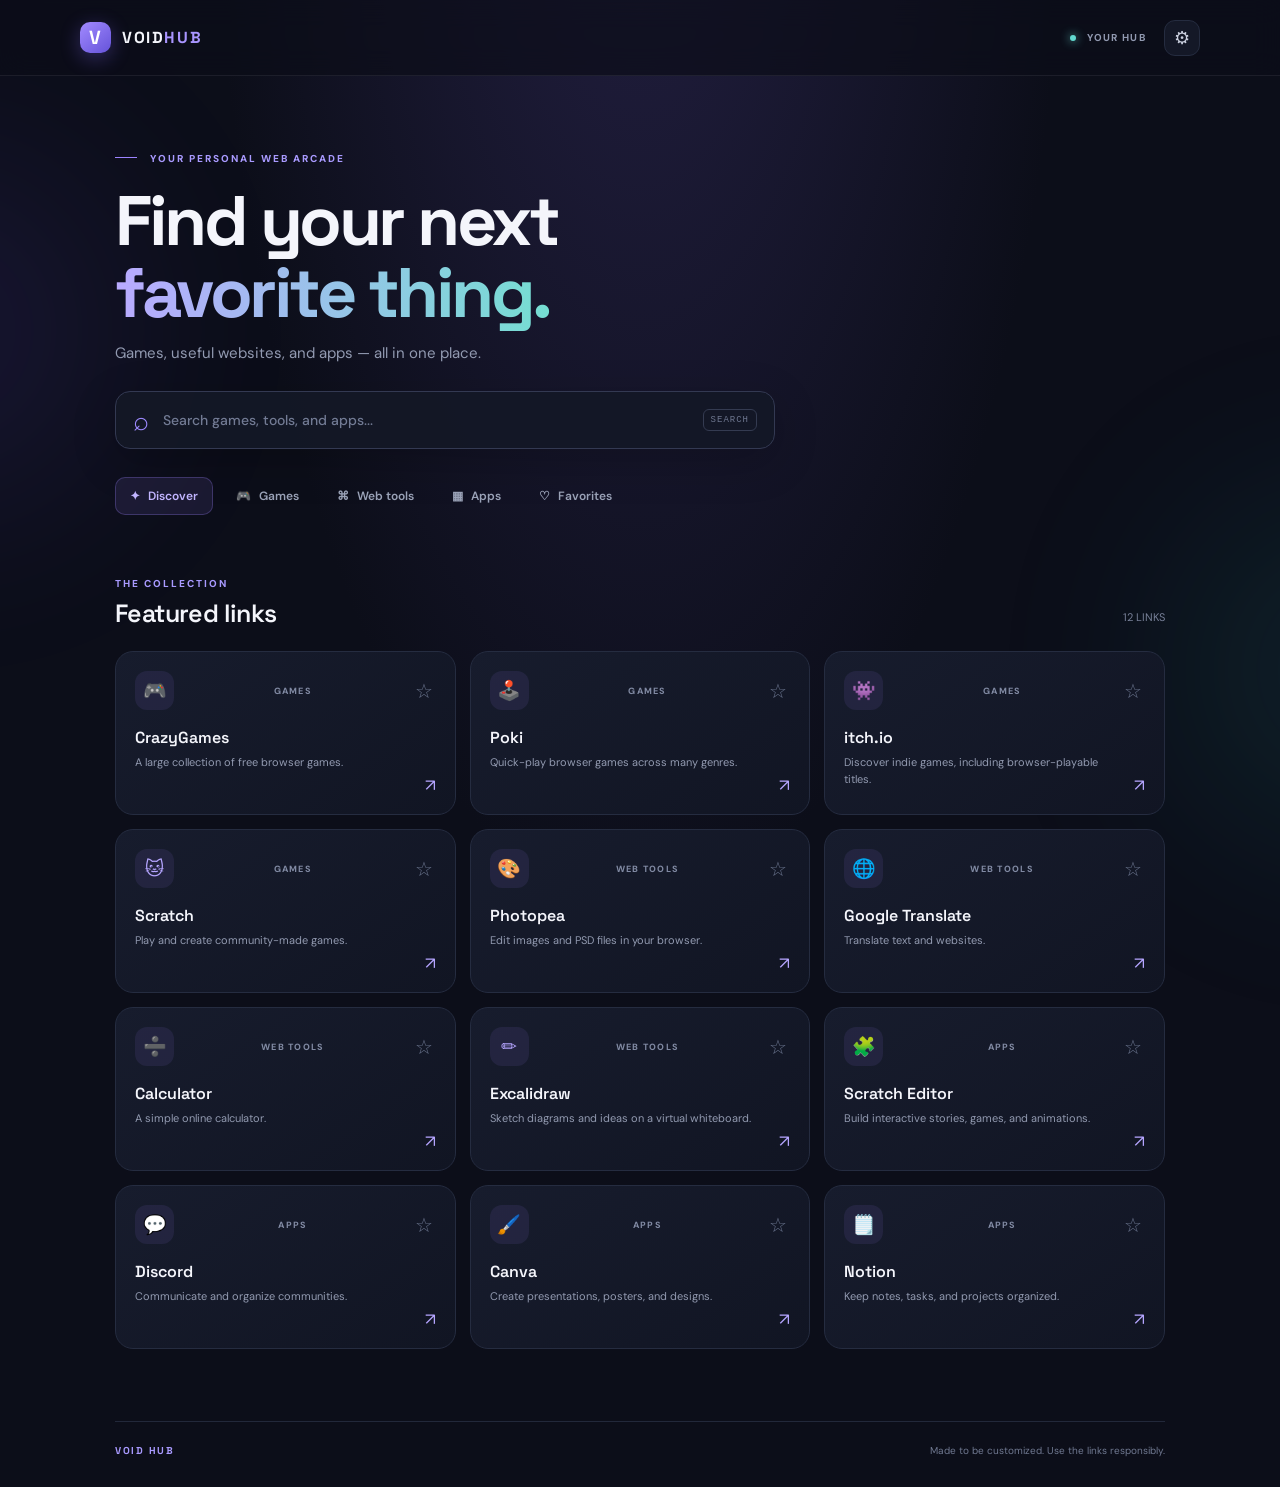
==== index.html @ 69bbc869 "Add files via upload" ====
<!doctype html>
<html lang="en">
<head>
  <meta charset="utf-8">
  <meta name="viewport" content="width=device-width, initial-scale=1">
  <meta name="description" content="A customizable hub for browser games, web tools, and apps.">
  <meta name="theme-color" content="#111322">
  <title>VOID HUB</title>
  <link rel="stylesheet" href="styles.css">
</head>
<body>
  <div class="ambient ambient-one"></div><div class="ambient ambient-two"></div>
  <header class="topbar">
    <a class="brand" href="#" aria-label="Void Hub home"><span class="brand-mark">V</span><span>VOID<span class="brand-accent">HUB</span></span></a>
    <div class="top-actions">
      <span class="status"><i></i> YOUR HUB</span>
      <button class="icon-button" id="settingsButton" aria-label="Open settings" title="Settings">⚙</button>
    </div>
  </header>

  <main class="shell">
    <section class="hero">
      <div class="eyebrow"><span class="eyebrow-line"></span> YOUR PERSONAL WEB ARCADE</div>
      <h1>Find your next<br><span>favorite thing.</span></h1>
      <p class="hero-copy">Games, useful websites, and apps — all in one place.</p>
      <label class="search-wrap">
        <span class="search-icon" aria-hidden="true">⌕</span>
        <input id="searchInput" type="search" placeholder="Search games, tools, and apps..." autocomplete="off">
        <kbd>SEARCH</kbd>
      </label>
      <nav class="tabs" aria-label="Browse sections">
        <button class="tab active" data-filter="all">✦ <span>Discover</span></button>
        <button class="tab" data-filter="Games">🎮 <span>Games</span></button>
        <button class="tab" data-filter="Web tools">⌘ <span>Web tools</span></button>
        <button class="tab" data-filter="Apps">▦ <span>Apps</span></button>
        <button class="tab" data-filter="Favorites">♡ <span>Favorites</span></button>
      </nav>
    </section>

    <section class="content-section">
      <div class="section-heading">
        <div><div class="eyebrow" id="sectionEyebrow">THE COLLECTION</div><h2 id="sectionTitle">Featured links</h2></div>
        <span class="result-count" id="resultCount"></span>
      </div>
      <div id="cardGrid" class="card-grid" aria-live="polite"></div>
      <div id="emptyState" class="empty-state" hidden>
        <div class="empty-icon">⌕</div><h3>Nothing found</h3>
        <p>Try another search, or switch to a different section.</p>
        <button class="secondary-button" id="clearSearch">Clear search</button>
      </div>
    </section>

    <footer><span class="footer-brand">VOID HUB</span><span>Made to be customized. Use the links responsibly.</span></footer>
  </main>

  <dialog id="settingsDialog" class="settings-dialog">
    <form method="dialog">
      <div class="dialog-head"><div><div class="eyebrow">PERSONALIZE</div><h2>Hub settings</h2></div><button class="icon-button" aria-label="Close">×</button></div>
      <p class="settings-note">Favorites are saved in this browser. Edit <code>app.js</code> to add or remove links.</p>
      <label class="toggle-row"><span><strong>Open links in a new tab</strong><small>Keep your hub open while visiting a link.</small></span><input id="newTabToggle" type="checkbox" checked></label>
      <button class="primary-button full-button">Done</button>
    </form>
  </dialog>
  <script src="app.js"></script>
</body>
</html>
---- styles.css ----
@import url('https://fonts.googleapis.com/css2?family=DM+Sans:wght@400;500;600;700;800&family=Space+Grotesk:wght@500;600;700&display=swap');
:root{color-scheme:dark;--bg:#0c0e19;--panel:#141827;--panel2:#191f31;--line:#252c40;--text:#f4f5fb;--muted:#929ab1;--purple:#9c83ff;--cyan:#62d9d0;--radius:18px}
*{box-sizing:border-box}html{min-height:100%;scroll-behavior:smooth}body{margin:0;min-height:100vh;background:radial-gradient(ellipse at 50% -20%,#242044 0%,transparent 48%),var(--bg);color:var(--text);font-family:'DM Sans',system-ui,sans-serif;overflow-x:hidden}.ambient{position:fixed;z-index:-1;width:340px;height:340px;border-radius:50%;filter:blur(110px);opacity:.12;pointer-events:none}.ambient-one{background:#7757ff;top:160px;left:-230px}.ambient-two{background:#20b9ad;right:-240px;top:500px}
.topbar{height:76px;border-bottom:1px solid rgba(255,255,255,.07);display:flex;align-items:center;justify-content:space-between;padding:0 max(24px,calc((100vw - 1120px)/2));backdrop-filter:blur(14px);background:rgba(12,14,25,.7)}.brand{display:flex;align-items:center;gap:11px;text-decoration:none;color:var(--text);font:700 16px 'Space Grotesk',sans-serif;letter-spacing:1.6px}.brand-mark{width:31px;height:31px;display:grid;place-items:center;border-radius:10px;background:linear-gradient(140deg,#a28aff,#6553d9);box-shadow:0 5px 20px #8065ff55;color:white;font-size:19px}.brand-accent{color:#a995ff}.top-actions{display:flex;align-items:center;gap:18px}.status{font-size:10px;letter-spacing:1.3px;color:var(--muted);font-weight:700}.status i{display:inline-block;width:6px;height:6px;border-radius:50%;background:var(--cyan);margin-right:7px;box-shadow:0 0 10px var(--cyan)}
.icon-button{width:36px;height:36px;border:1px solid var(--line);border-radius:11px;background:var(--panel);color:#cbd0df;font-size:18px;cursor:pointer}.icon-button:hover{border-color:var(--purple);color:white}
.shell{width:min(100% - 48px,1050px);margin:0 auto}.hero{padding:76px 0 42px}.eyebrow{font-size:10px;font-weight:800;letter-spacing:2px;color:#a99aff}.eyebrow-line{display:inline-block;width:22px;height:1px;background:var(--purple);vertical-align:middle;margin:0 9px 3px 0}.hero h1{font:700 clamp(42px,7vw,70px)/1.03 'Space Grotesk',sans-serif;letter-spacing:-3.5px;margin:20px 0 14px}.hero h1 span{background:linear-gradient(90deg,#b9aaff,#75ded2);background-clip:text;color:transparent}.hero-copy{color:var(--muted);font-size:15px;margin:0 0 28px}
.search-wrap{height:58px;max-width:660px;border:1px solid #333952;background:rgba(20,24,39,.92);border-radius:15px;display:flex;align-items:center;padding:0 17px;gap:12px;box-shadow:0 12px 45px #0003}.search-wrap:focus-within{border-color:#8e79ed;box-shadow:0 0 0 3px #9c83ff20}.search-icon{font-size:27px;color:#9e8aff;line-height:1}.search-wrap input{flex:1;min-width:0;background:transparent;border:0;outline:0;color:white;font:500 14px 'DM Sans',sans-serif}.search-wrap input::placeholder{color:#727b94}.search-wrap kbd{font-size:9px;letter-spacing:1px;color:#6f7891;border:1px solid #343b51;border-radius:6px;padding:5px 7px}
.tabs{display:flex;gap:8px;flex-wrap:wrap;margin-top:28px}.tab{border:1px solid transparent;background:transparent;color:#9aa2b7;padding:10px 14px;border-radius:10px;font:600 12px 'DM Sans',sans-serif;cursor:pointer;transition:.18s}.tab span{margin-left:5px}.tab:hover{background:#ffffff0a;color:white}.tab.active{background:#9c83ff1b;border-color:#9c83ff44;color:#c2b5ff}
.content-section{padding:20px 0 72px}.section-heading{display:flex;align-items:end;justify-content:space-between;margin-bottom:22px}.section-heading h2{font:600 25px 'Space Grotesk',sans-serif;margin:7px 0 0;letter-spacing:-.6px}.result-count{color:#788199;font-size:11px;padding-bottom:5px}.card-grid{display:grid;grid-template-columns:repeat(3,minmax(0,1fr));gap:14px}.link-card{position:relative;min-height:164px;padding:19px;border:1px solid var(--line);border-radius:var(--radius);background:linear-gradient(145deg,#171c2d,#111523);display:flex;flex-direction:column;transition:transform .18s,border-color .18s,background .18s;overflow:hidden}.link-card:hover{transform:translateY(-3px);border-color:#5a507f;background:linear-gradient(145deg,#1d2238,#14192a)}.card-top{display:flex;align-items:center;justify-content:space-between;margin-bottom:17px}.card-icon{width:39px;height:39px;border-radius:12px;display:grid;place-items:center;background:#9c83ff18;color:#b5a5ff;font-size:19px}.card-category{font-size:9px;font-weight:800;letter-spacing:1.3px;color:#818aa3;text-transform:uppercase}.favorite-button{border:0;background:transparent;color:#67718a;font-size:20px;cursor:pointer;padding:3px}.favorite-button:hover,.favorite-button.saved{color:#ffc86a}.card-title{font:600 16px 'Space Grotesk',sans-serif;margin:0 0 6px}.card-description{font-size:11px;line-height:1.55;color:#929ab0;margin:0;max-width:90%}.card-open{position:absolute;right:19px;bottom:18px;color:#b5a5ff;font-size:17px;text-decoration:none}.card-open:hover{color:white}.empty-state{text-align:center;border:1px dashed #343b51;border-radius:var(--radius);padding:48px 20px;color:var(--muted)}.empty-icon{font-size:35px;color:#9c83ff}.empty-state h3{color:white;margin:10px 0 5px}.empty-state p{font-size:13px}.secondary-button,.primary-button{border:1px solid #4a416f;background:#9c83ff1a;color:#d0c6ff;border-radius:9px;padding:10px 14px;font-weight:700;cursor:pointer}.secondary-button{margin-top:10px}.primary-button{background:linear-gradient(100deg,#8068e9,#5f9fbd);border:0;color:white}.full-button{width:100%;margin-top:22px}
footer{border-top:1px solid #22283a;padding:22px 0 30px;display:flex;justify-content:space-between;gap:16px;color:#707991;font-size:10px}.footer-brand{font:700 10px 'Space Grotesk';letter-spacing:1.5px;color:#a99aff}
.settings-dialog{width:min(440px,calc(100% - 32px));border:1px solid #343b51;border-radius:18px;background:#151a2a;color:var(--text);padding:24px;box-shadow:0 25px 100px #0009}.settings-dialog::backdrop{background:#050711bb;backdrop-filter:blur(5px)}.dialog-head{display:flex;justify-content:space-between;align-items:center}.dialog-head h2{font:600 24px 'Space Grotesk';margin:6px 0}.settings-note{font-size:12px;color:var(--muted);line-height:1.6;margin:16px 0 22px}.settings-note code{color:#c5baff}.toggle-row{display:flex;align-items:center;justify-content:space-between;gap:15px;padding:15px 0;border-top:1px solid var(--line);border-bottom:1px solid var(--line)}.toggle-row strong,.toggle-row small{display:block}.toggle-row strong{font-size:12px}.toggle-row small{font-size:10px;color:var(--muted);margin-top:4px}.toggle-row input{accent-color:#9c83ff;width:17px;height:17px}
@media(max-width:760px){.card-grid{grid-template-columns:repeat(2,minmax(0,1fr))}.hero{padding-top:58px}.hero h1{letter-spacing:-2.5px}}@media(max-width:500px){.shell{width:min(100% - 32px,1050px)}.topbar{padding:0 16px}.status{display:none}.hero{padding-top:46px}.hero h1{font-size:47px}.search-wrap{height:54px}.search-wrap kbd{display:none}.tabs{gap:4px}.tab{padding:9px 10px;font-size:11px}.tab span{margin-left:3px}.card-grid{grid-template-columns:1fr}.link-card{min-height:148px}footer{flex-direction:column}}
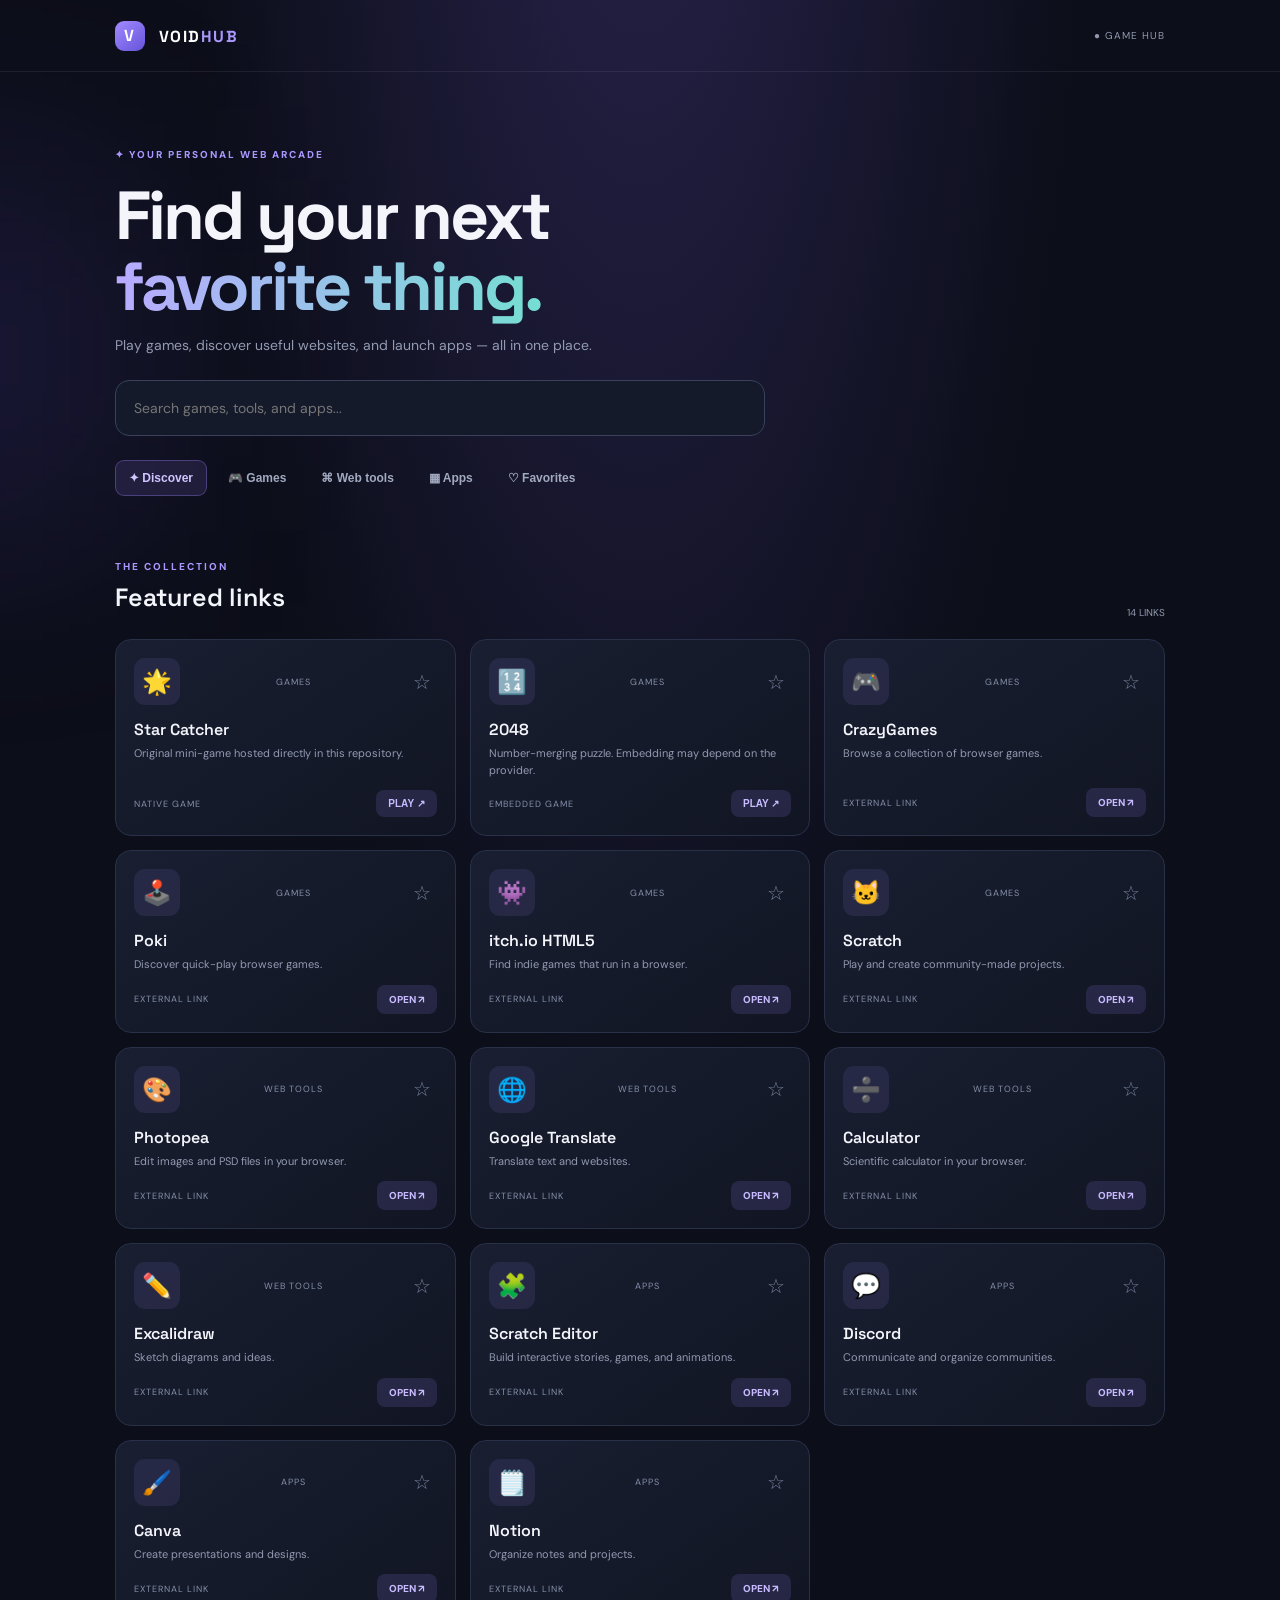
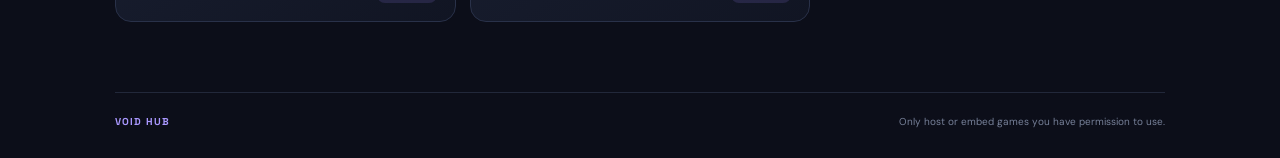
==== commit 0de04d6c: "Add files via upload" ====
--- a/index.html
+++ b/index.html
@@ -1,66 +1,7 @@
 <!doctype html>
-<html lang="en">
-<head>
-  <meta charset="utf-8">
-  <meta name="viewport" content="width=device-width, initial-scale=1">
-  <meta name="description" content="A customizable hub for browser games, web tools, and apps.">
-  <meta name="theme-color" content="#111322">
-  <title>VOID HUB</title>
-  <link rel="stylesheet" href="styles.css">
-</head>
-<body>
-  <div class="ambient ambient-one"></div><div class="ambient ambient-two"></div>
-  <header class="topbar">
-    <a class="brand" href="#" aria-label="Void Hub home"><span class="brand-mark">V</span><span>VOID<span class="brand-accent">HUB</span></span></a>
-    <div class="top-actions">
-      <span class="status"><i></i> YOUR HUB</span>
-      <button class="icon-button" id="settingsButton" aria-label="Open settings" title="Settings">⚙</button>
-    </div>
-  </header>
-
-  <main class="shell">
-    <section class="hero">
-      <div class="eyebrow"><span class="eyebrow-line"></span> YOUR PERSONAL WEB ARCADE</div>
-      <h1>Find your next<br><span>favorite thing.</span></h1>
-      <p class="hero-copy">Games, useful websites, and apps — all in one place.</p>
-      <label class="search-wrap">
-        <span class="search-icon" aria-hidden="true">⌕</span>
-        <input id="searchInput" type="search" placeholder="Search games, tools, and apps..." autocomplete="off">
-        <kbd>SEARCH</kbd>
-      </label>
-      <nav class="tabs" aria-label="Browse sections">
-        <button class="tab active" data-filter="all">✦ <span>Discover</span></button>
-        <button class="tab" data-filter="Games">🎮 <span>Games</span></button>
-        <button class="tab" data-filter="Web tools">⌘ <span>Web tools</span></button>
-        <button class="tab" data-filter="Apps">▦ <span>Apps</span></button>
-        <button class="tab" data-filter="Favorites">♡ <span>Favorites</span></button>
-      </nav>
-    </section>
-
-    <section class="content-section">
-      <div class="section-heading">
-        <div><div class="eyebrow" id="sectionEyebrow">THE COLLECTION</div><h2 id="sectionTitle">Featured links</h2></div>
-        <span class="result-count" id="resultCount"></span>
-      </div>
-      <div id="cardGrid" class="card-grid" aria-live="polite"></div>
-      <div id="emptyState" class="empty-state" hidden>
-        <div class="empty-icon">⌕</div><h3>Nothing found</h3>
-        <p>Try another search, or switch to a different section.</p>
-        <button class="secondary-button" id="clearSearch">Clear search</button>
-      </div>
-    </section>
-
-    <footer><span class="footer-brand">VOID HUB</span><span>Made to be customized. Use the links responsibly.</span></footer>
-  </main>
-
-  <dialog id="settingsDialog" class="settings-dialog">
-    <form method="dialog">
-      <div class="dialog-head"><div><div class="eyebrow">PERSONALIZE</div><h2>Hub settings</h2></div><button class="icon-button" aria-label="Close">×</button></div>
-      <p class="settings-note">Favorites are saved in this browser. Edit <code>app.js</code> to add or remove links.</p>
-      <label class="toggle-row"><span><strong>Open links in a new tab</strong><small>Keep your hub open while visiting a link.</small></span><input id="newTabToggle" type="checkbox" checked></label>
-      <button class="primary-button full-button">Done</button>
-    </form>
-  </dialog>
-  <script src="app.js"></script>
-</body>
-</html>+<html lang="en"><head><meta charset="utf-8"><meta name="viewport" content="width=device-width,initial-scale=1"><meta name="theme-color" content="#0c0e19"><title>VOID HUB</title><link rel="stylesheet" href="styles.css"></head>
+<body><div class="glow"></div><header><a class="brand" href="#"><b>V</b> VOID<span>HUB</span></a><span class="status">● GAME HUB</span></header>
+<main><section class="hero"><small>✦ YOUR PERSONAL WEB ARCADE</small><h1>Find your next<br><em>favorite thing.</em></h1><p>Play games, discover useful websites, and launch apps — all in one place.</p><input id="search" type="search" placeholder="Search games, tools, and apps..."><nav><button class="active" data-filter="all">✦ Discover</button><button data-filter="Games">🎮 Games</button><button data-filter="Web tools">⌘ Web tools</button><button data-filter="Apps">▦ Apps</button><button data-filter="Favorites">♡ Favorites</button></nav></section>
+<section><div class="heading"><div><small>THE COLLECTION</small><h2 id="heading">Featured links</h2></div><span id="count"></span></div><div id="cards" class="cards"></div><div id="empty" hidden>Nothing found. Try another search.</div></section><footer>VOID HUB <span>Only host or embed games you have permission to use.</span></footer></main>
+<dialog id="player"><div class="playerbar"><div><b id="gameTitle">Game</b><small id="gameMode">VOID HUB PLAYER</small></div><div><button id="fullscreen">⛶ Fullscreen</button><button id="close">×</button></div></div><div id="stage"></div><div class="playerfoot"><span id="hint">Some games require an internet connection.</span><a id="external" target="_blank" rel="noopener" hidden>Open game in new tab ↗</a></div></dialog>
+<dialog id="settings"><form method="dialog"><h2>Hub settings</h2><p>Favorites are saved in this browser. Edit <code>app.js</code> to add games and links.</p><label><input id="newtab" type="checkbox" checked> Open ordinary links in a new tab</label><button>Done</button></form></dialog><script src="app.js"></script></body></html>
--- a/styles.css
+++ b/styles.css
@@ -1,12 +1,2 @@
-@import url('https://fonts.googleapis.com/css2?family=DM+Sans:wght@400;500;600;700;800&family=Space+Grotesk:wght@500;600;700&display=swap');
-:root{color-scheme:dark;--bg:#0c0e19;--panel:#141827;--panel2:#191f31;--line:#252c40;--text:#f4f5fb;--muted:#929ab1;--purple:#9c83ff;--cyan:#62d9d0;--radius:18px}
-*{box-sizing:border-box}html{min-height:100%;scroll-behavior:smooth}body{margin:0;min-height:100vh;background:radial-gradient(ellipse at 50% -20%,#242044 0%,transparent 48%),var(--bg);color:var(--text);font-family:'DM Sans',system-ui,sans-serif;overflow-x:hidden}.ambient{position:fixed;z-index:-1;width:340px;height:340px;border-radius:50%;filter:blur(110px);opacity:.12;pointer-events:none}.ambient-one{background:#7757ff;top:160px;left:-230px}.ambient-two{background:#20b9ad;right:-240px;top:500px}
-.topbar{height:76px;border-bottom:1px solid rgba(255,255,255,.07);display:flex;align-items:center;justify-content:space-between;padding:0 max(24px,calc((100vw - 1120px)/2));backdrop-filter:blur(14px);background:rgba(12,14,25,.7)}.brand{display:flex;align-items:center;gap:11px;text-decoration:none;color:var(--text);font:700 16px 'Space Grotesk',sans-serif;letter-spacing:1.6px}.brand-mark{width:31px;height:31px;display:grid;place-items:center;border-radius:10px;background:linear-gradient(140deg,#a28aff,#6553d9);box-shadow:0 5px 20px #8065ff55;color:white;font-size:19px}.brand-accent{color:#a995ff}.top-actions{display:flex;align-items:center;gap:18px}.status{font-size:10px;letter-spacing:1.3px;color:var(--muted);font-weight:700}.status i{display:inline-block;width:6px;height:6px;border-radius:50%;background:var(--cyan);margin-right:7px;box-shadow:0 0 10px var(--cyan)}
-.icon-button{width:36px;height:36px;border:1px solid var(--line);border-radius:11px;background:var(--panel);color:#cbd0df;font-size:18px;cursor:pointer}.icon-button:hover{border-color:var(--purple);color:white}
-.shell{width:min(100% - 48px,1050px);margin:0 auto}.hero{padding:76px 0 42px}.eyebrow{font-size:10px;font-weight:800;letter-spacing:2px;color:#a99aff}.eyebrow-line{display:inline-block;width:22px;height:1px;background:var(--purple);vertical-align:middle;margin:0 9px 3px 0}.hero h1{font:700 clamp(42px,7vw,70px)/1.03 'Space Grotesk',sans-serif;letter-spacing:-3.5px;margin:20px 0 14px}.hero h1 span{background:linear-gradient(90deg,#b9aaff,#75ded2);background-clip:text;color:transparent}.hero-copy{color:var(--muted);font-size:15px;margin:0 0 28px}
-.search-wrap{height:58px;max-width:660px;border:1px solid #333952;background:rgba(20,24,39,.92);border-radius:15px;display:flex;align-items:center;padding:0 17px;gap:12px;box-shadow:0 12px 45px #0003}.search-wrap:focus-within{border-color:#8e79ed;box-shadow:0 0 0 3px #9c83ff20}.search-icon{font-size:27px;color:#9e8aff;line-height:1}.search-wrap input{flex:1;min-width:0;background:transparent;border:0;outline:0;color:white;font:500 14px 'DM Sans',sans-serif}.search-wrap input::placeholder{color:#727b94}.search-wrap kbd{font-size:9px;letter-spacing:1px;color:#6f7891;border:1px solid #343b51;border-radius:6px;padding:5px 7px}
-.tabs{display:flex;gap:8px;flex-wrap:wrap;margin-top:28px}.tab{border:1px solid transparent;background:transparent;color:#9aa2b7;padding:10px 14px;border-radius:10px;font:600 12px 'DM Sans',sans-serif;cursor:pointer;transition:.18s}.tab span{margin-left:5px}.tab:hover{background:#ffffff0a;color:white}.tab.active{background:#9c83ff1b;border-color:#9c83ff44;color:#c2b5ff}
-.content-section{padding:20px 0 72px}.section-heading{display:flex;align-items:end;justify-content:space-between;margin-bottom:22px}.section-heading h2{font:600 25px 'Space Grotesk',sans-serif;margin:7px 0 0;letter-spacing:-.6px}.result-count{color:#788199;font-size:11px;padding-bottom:5px}.card-grid{display:grid;grid-template-columns:repeat(3,minmax(0,1fr));gap:14px}.link-card{position:relative;min-height:164px;padding:19px;border:1px solid var(--line);border-radius:var(--radius);background:linear-gradient(145deg,#171c2d,#111523);display:flex;flex-direction:column;transition:transform .18s,border-color .18s,background .18s;overflow:hidden}.link-card:hover{transform:translateY(-3px);border-color:#5a507f;background:linear-gradient(145deg,#1d2238,#14192a)}.card-top{display:flex;align-items:center;justify-content:space-between;margin-bottom:17px}.card-icon{width:39px;height:39px;border-radius:12px;display:grid;place-items:center;background:#9c83ff18;color:#b5a5ff;font-size:19px}.card-category{font-size:9px;font-weight:800;letter-spacing:1.3px;color:#818aa3;text-transform:uppercase}.favorite-button{border:0;background:transparent;color:#67718a;font-size:20px;cursor:pointer;padding:3px}.favorite-button:hover,.favorite-button.saved{color:#ffc86a}.card-title{font:600 16px 'Space Grotesk',sans-serif;margin:0 0 6px}.card-description{font-size:11px;line-height:1.55;color:#929ab0;margin:0;max-width:90%}.card-open{position:absolute;right:19px;bottom:18px;color:#b5a5ff;font-size:17px;text-decoration:none}.card-open:hover{color:white}.empty-state{text-align:center;border:1px dashed #343b51;border-radius:var(--radius);padding:48px 20px;color:var(--muted)}.empty-icon{font-size:35px;color:#9c83ff}.empty-state h3{color:white;margin:10px 0 5px}.empty-state p{font-size:13px}.secondary-button,.primary-button{border:1px solid #4a416f;background:#9c83ff1a;color:#d0c6ff;border-radius:9px;padding:10px 14px;font-weight:700;cursor:pointer}.secondary-button{margin-top:10px}.primary-button{background:linear-gradient(100deg,#8068e9,#5f9fbd);border:0;color:white}.full-button{width:100%;margin-top:22px}
-footer{border-top:1px solid #22283a;padding:22px 0 30px;display:flex;justify-content:space-between;gap:16px;color:#707991;font-size:10px}.footer-brand{font:700 10px 'Space Grotesk';letter-spacing:1.5px;color:#a99aff}
-.settings-dialog{width:min(440px,calc(100% - 32px));border:1px solid #343b51;border-radius:18px;background:#151a2a;color:var(--text);padding:24px;box-shadow:0 25px 100px #0009}.settings-dialog::backdrop{background:#050711bb;backdrop-filter:blur(5px)}.dialog-head{display:flex;justify-content:space-between;align-items:center}.dialog-head h2{font:600 24px 'Space Grotesk';margin:6px 0}.settings-note{font-size:12px;color:var(--muted);line-height:1.6;margin:16px 0 22px}.settings-note code{color:#c5baff}.toggle-row{display:flex;align-items:center;justify-content:space-between;gap:15px;padding:15px 0;border-top:1px solid var(--line);border-bottom:1px solid var(--line)}.toggle-row strong,.toggle-row small{display:block}.toggle-row strong{font-size:12px}.toggle-row small{font-size:10px;color:var(--muted);margin-top:4px}.toggle-row input{accent-color:#9c83ff;width:17px;height:17px}
-@media(max-width:760px){.card-grid{grid-template-columns:repeat(2,minmax(0,1fr))}.hero{padding-top:58px}.hero h1{letter-spacing:-2.5px}}@media(max-width:500px){.shell{width:min(100% - 32px,1050px)}.topbar{padding:0 16px}.status{display:none}.hero{padding-top:46px}.hero h1{font-size:47px}.search-wrap{height:54px}.search-wrap kbd{display:none}.tabs{gap:4px}.tab{padding:9px 10px;font-size:11px}.tab span{margin-left:3px}.card-grid{grid-template-columns:1fr}.link-card{min-height:148px}footer{flex-direction:column}}
+@import url('https://fonts.googleapis.com/css2?family=DM+Sans:wght@400;600;700;800&family=Space+Grotesk:wght@500;600;700&display=swap');
+:root{color-scheme:dark;--bg:#0c0e19;--panel:#151a2b;--line:#293149;--muted:#929ab1;--purple:#a18aff;--cyan:#62d9d0}*{box-sizing:border-box}body{margin:0;background:radial-gradient(ellipse at 50% -20%,#28234d,transparent 50%),var(--bg);color:#f4f5fb;font-family:'DM Sans',sans-serif}.glow{position:fixed;z-index:-1;width:350px;height:350px;filter:blur(110px);background:#785bff22;top:180px;left:-220px}header{height:72px;border-bottom:1px solid #ffffff12;display:flex;align-items:center;justify-content:space-between;padding:0 max(22px,calc((100vw - 1050px)/2))}.brand{color:white;text-decoration:none;font:700 16px 'Space Grotesk';letter-spacing:1.5px}.brand b{display:inline-grid;place-items:center;background:linear-gradient(140deg,#a28aff,#6553d9);border-radius:9px;width:30px;height:30px;margin-right:8px}.brand span{color:#aa98ff}.status{font-size:10px;color:var(--muted);letter-spacing:1px}main{width:min(100% - 40px,1050px);margin:auto}.hero{padding:70px 0 38px}.hero small,section small{color:#aa98ff;font-size:10px;font-weight:800;letter-spacing:2px}.hero h1{font:700 clamp(42px,7vw,68px)/1.04 'Space Grotesk';letter-spacing:-3px;margin:18px 0 12px}.hero em{font-style:normal;background:linear-gradient(90deg,#b9aaff,#75ded2);background-clip:text;color:transparent}.hero p{color:var(--muted);font-size:14px;margin-bottom:26px}#search{width:min(100%,650px);height:56px;border:1px solid #39415b;border-radius:14px;background:#151a2b;color:white;padding:0 18px;font:14px 'DM Sans';outline:none}#search:focus{border-color:var(--purple)}nav{display:flex;gap:7px;flex-wrap:wrap;margin-top:24px}nav button,.playerbar button,dialog form button{border:1px solid transparent;border-radius:9px;padding:10px 13px;background:transparent;color:#a2aac0;cursor:pointer;font-weight:700;font-size:12px}nav button.active{background:#9c83ff20;border-color:#9c83ff55;color:#d0c5ff}.heading{display:flex;justify-content:space-between;align-items:end;margin:20px 0}.heading h2{font:600 25px 'Space Grotesk';margin:6px 0}.heading span{font-size:10px;color:var(--muted)}.cards{display:grid;grid-template-columns:repeat(3,minmax(0,1fr));gap:14px;margin-bottom:70px}.card{background:linear-gradient(145deg,#191f31,#111523);border:1px solid var(--line);border-radius:16px;padding:18px;min-height:170px;display:flex;flex-direction:column}.card:hover{border-color:#675b98;transform:translateY(-2px)}.cardtop,.cardbottom{display:flex;align-items:center;justify-content:space-between}.emoji{font-size:24px;background:#9c83ff1b;border-radius:11px;padding:8px}.category,.kind{font-size:9px;letter-spacing:1px;color:#8490a9;text-transform:uppercase}.fav{border:0;background:none;color:#73809a;font-size:20px;cursor:pointer}.fav.saved{color:#ffc86a}.card h3{font:600 16px 'Space Grotesk';margin:14px 0 5px}.card p{font-size:11px;line-height:1.5;color:var(--muted);margin:0 0 12px}.cardbottom{margin-top:auto}.action{border:0;border-radius:8px;background:#9c83ff25;color:#c8bbff;padding:8px 12px;font-size:10px;font-weight:800;cursor:pointer;text-decoration:none}.action:hover{background:#9c83ff50}footer{border-top:1px solid #22283a;padding:22px 0 30px;color:#aa98ff;font:700 10px 'Space Grotesk';letter-spacing:1px;display:flex;justify-content:space-between}footer span{color:#778199;font:10px 'DM Sans';letter-spacing:0}dialog{border:1px solid #343b51;border-radius:16px;background:#111626;color:white;box-shadow:0 25px 100px #000b}dialog::backdrop{background:#050711dd;backdrop-filter:blur(6px)}#player{width:min(1100px,calc(100% - 24px));max-width:none;padding:14px}.playerbar{display:flex;justify-content:space-between;align-items:center;margin-bottom:12px}.playerbar b,.playerbar small{display:block}.playerbar small{color:#8993ad;font-size:9px;letter-spacing:1px;margin-top:4px}.playerbar button{background:#1a2134;border:1px solid var(--line);color:#dce1ef}#stage{height:min(68vh,650px);min-height:280px;background:#070a13;border:1px solid var(--line);border-radius:10px;overflow:hidden}#stage iframe{width:100%;height:100%;border:0;display:block}.playerfoot{display:flex;justify-content:space-between;gap:12px;color:#8792ab;font-size:10px;padding:12px 2px 0}.playerfoot a{color:#bbaeff}#settings{width:min(420px,calc(100% - 28px));padding:24px}#settings p{color:var(--muted);font-size:12px;line-height:1.6}#settings form>button{background:#8068e9;color:white;width:100%;margin-top:18px}#settings label{font-size:12px}#settings input{accent-color:#9c83ff}#empty{text-align:center;padding:50px;color:var(--muted)}@media(max-width:740px){.cards{grid-template-columns:repeat(2,minmax(0,1fr))}}@media(max-width:500px){main{width:calc(100% - 30px)}header{padding:0 15px}.hero{padding-top:48px}.hero h1{letter-spacing:-2px}.cards{grid-template-columns:1fr}footer{flex-direction:column;gap:8px}#stage{height:64vh;min-height:250px}.playerbar button:first-child{font-size:0}.playerbar button:first-child:first-letter{font-size:14px}}
